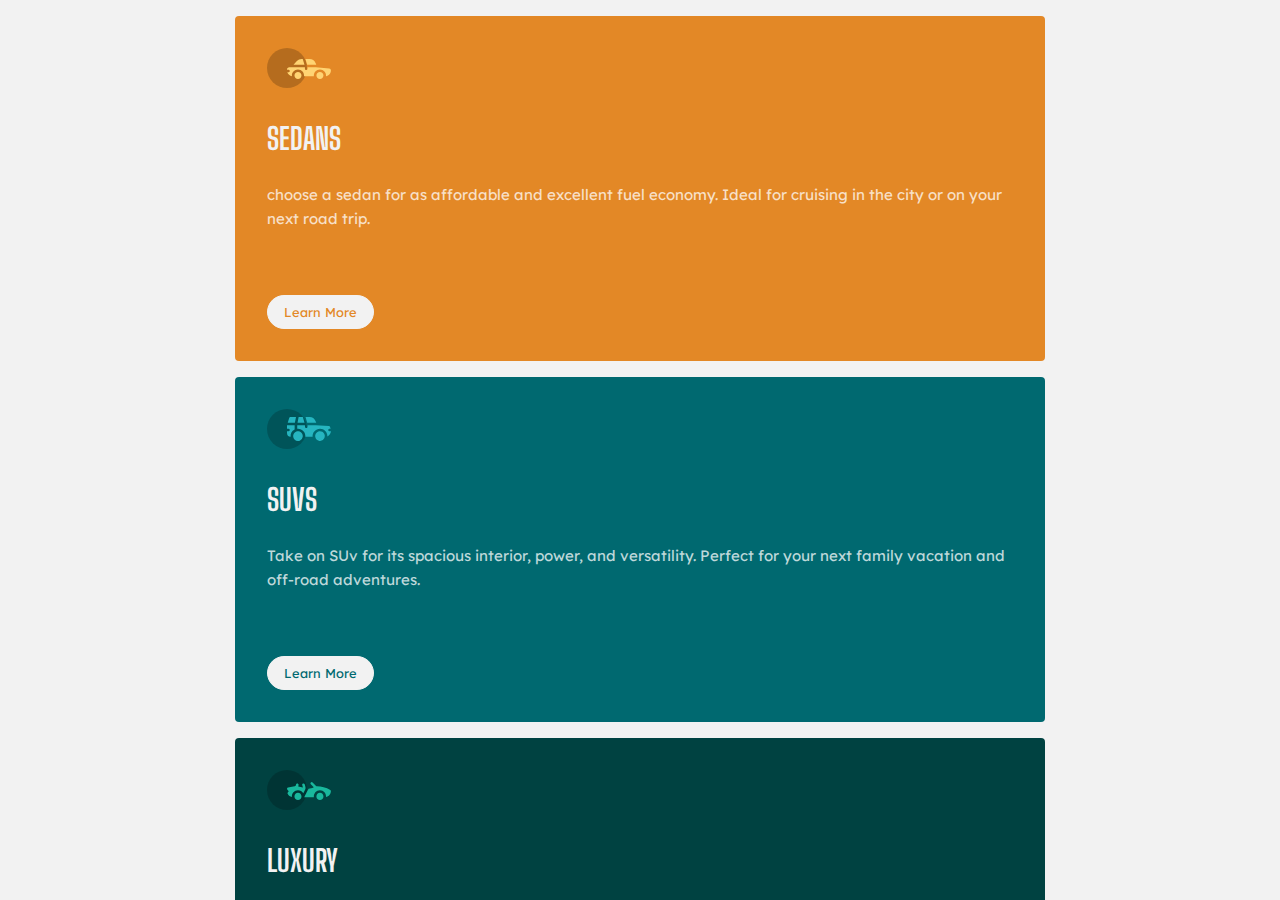
==== index.html @ 936ce336 "Zuri-task: Css Flexbox and Grid Layout Completed" ====
<!DOCTYPE html>
<html lang="en">
  <head>
    <meta charset="UTF-8" />
    <meta http-equiv="X-UA-Compatible" content="IE=edge" />
    <meta name="viewport" content="width=device-width, initial-scale=1.0" />
    <title>Flex and Grid Layout</title>
    <link rel="preconnect" href="https://fonts.googleapis.com" />
    <link rel="preconnect" href="https://fonts.gstatic.com" crossorigin />
    <link
      href="https://fonts.googleapis.com/css2?family=Big+Shoulders+Display:wght@700&family=Lexend+Deca&display=swap"
      rel="stylesheet"
    />
    <link rel="stylesheet" href="styles.css" />
    <link
      rel="shortcut icon"
      href="assets/favicon-32x32.png"
      type="image/x-icon"
    />
  </head>
  <body>
    <div class="container flex-container">
      <div class="box box1">
        <img src="assets/icon-sedans.svg" />
        <h3>SEDANS</h3>
        <p>
          choose a sedan for as affordable and excellent fuel economy. Ideal for
          cruising in the city or on your next road trip.
        </p>
        <button class="button1">Learn More</button>
      </div>
      <div class="box box2">
        <img src="assets/icon-suvs.svg" />
        <h3>SUVS</h3>
        <p>
          Take on SUv for its spacious interior, power, and versatility. Perfect
          for your next family vacation and off-road adventures.
        </p>
        <button class="button2">Learn More</button>
      </div>
      <div class="box box3">
        <img src="assets/icon-luxury.svg" />
        <h3>LUXURY</h3>
        <p>
          Cruise in the best car brands without the bloated prices. Enjoy the
          enhance comfort of a luxury rental and arrive in style.
        </p>
        <button class="button3">Learn More</button>
      </div>
    </div>
  </body>
</html>
---- styles.css ----
* {
  margin: 0;
  padding: 0;
  box-sizing: border-box;
}

body {
  font-family: "Lexend Deca", sans-serif;
  font-weight: 400;
  font-size: 0.9375rem;
  line-height: 1.5rem;
  --orange: hsl(31, 77%, 52%);
  --dark-cyan: hsl(184, 100%, 22%);
  --very-dark-cyan: hsl(179, 100%, 13%);
  --transparent-white: hsla(0, 0%, 100%, 0.75);
  --very-light: hsl(0, 0%, 95%);
  background: var(--very-light);
}

.container {
  width: 100%;
  max-width: 850px;
  position: absolute;
  transform: translate(-50%, -50%);
  top: 50%;
  left: 50%;
  overflow-y: auto;
  max-height: 100vh;
  padding: 1rem 1.25rem;
}
.flex-container {
  display: flex;
  flex-direction: column;
  gap: 1rem;
}
.grid-container {
  display: grid;
}
.box {
  padding: 2rem;
  color: var(--transparent-white);
  border-radius: 4px;
}

@media screen and (min-width: 1440px) {
  .container {
    padding: 0;
  }
  .flex-container {
    flex-direction: row;
    gap: unset;
  }
  .grid-container {
    grid-auto-flow: column;
  }
  .box:first-child {
    border-radius: 4px 0 0 4px;
  }
  .box:last-child {
    border-radius: 0 4px 4px 0;
  }
  .box:not(:first-child) {
    box-shadow: -1px 0 3px -1px #000;
  }
  .box {
    border-radius: unset;
  }
}
.box h3 {
  font-family: "Big Shoulders Display", cursive;
  font-weight: 700;
  font-size: 1.87rem;
  color: var(--very-light);
}
.box img,
.box h3 {
  margin-bottom: 2rem;
}
.box button {
  margin-top: 4rem;
  padding: 0.5rem 1rem;
  border: 1px solid var(--very-light);
  background: var(--very-light);
  border-radius: 30px;
  font-size: 0.8rem;
  transition: 0.2s ease-in;
  cursor: pointer;
  font-family: "Lexend Deca", sans-serif;
  font-weight: 400;
}
.box button:hover {
  background: transparent;
  color: var(--very-light);
}
.box1 {
  background-color: var(--orange);
}
.box2 {
  background-color: var(--dark-cyan);
}
.box3 {
  background-color: var(--very-dark-cyan);
}
.button1 {
  color: var(--orange);
}
.button2 {
  color: var(--dark-cyan);
}
.button3 {
  color: var(--very-dark-cyan);
}
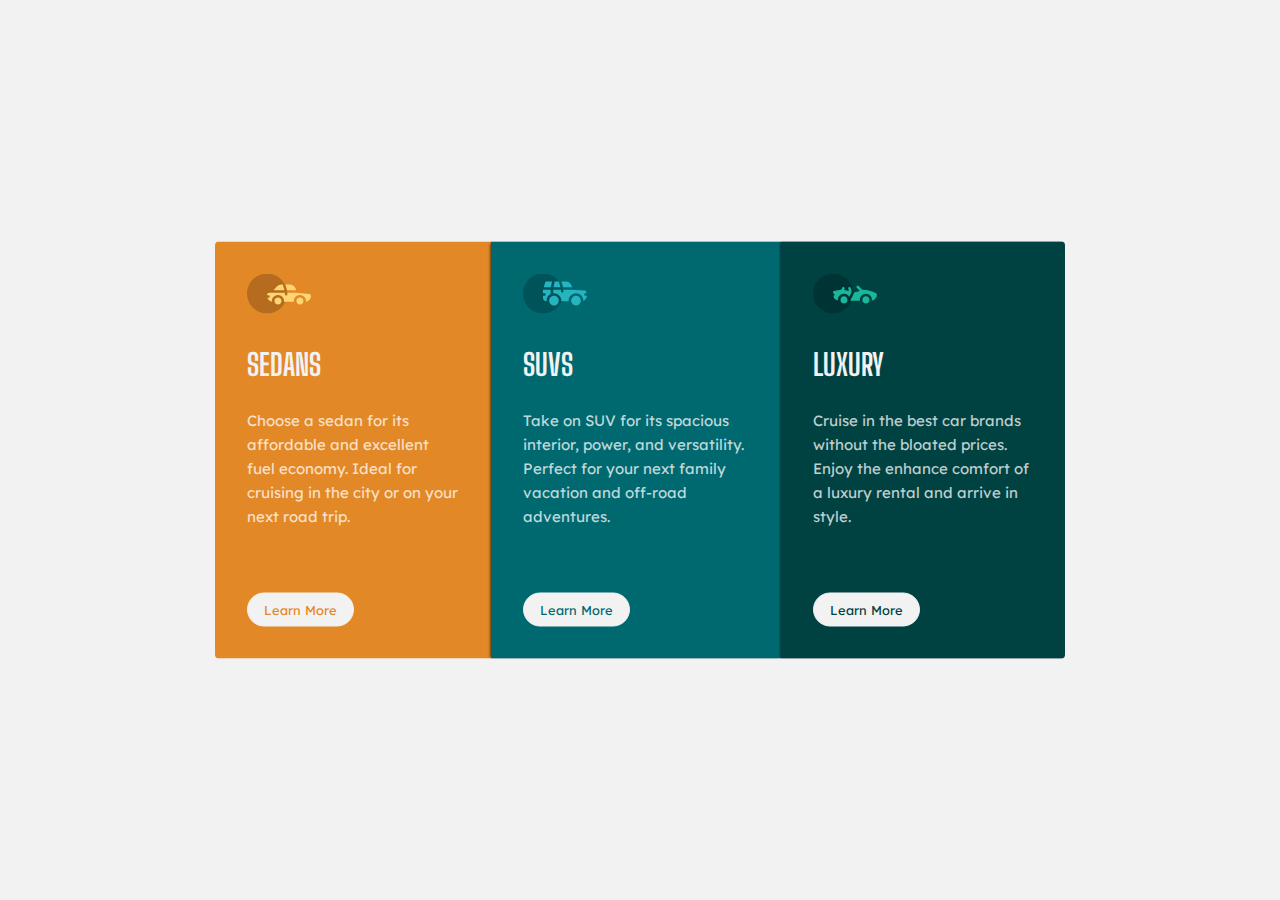
==== commit 5bd1553e: "change breakpoint and fixed typography" ====
--- a/index.html
+++ b/index.html
@@ -24,8 +24,8 @@
         <img src="assets/icon-sedans.svg" />
         <h3>SEDANS</h3>
         <p>
-          choose a sedan for as affordable and excellent fuel economy. Ideal for
-          cruising in the city or on your next road trip.
+          Choose a sedan for its affordable and excellent fuel economy. Ideal
+          for cruising in the city or on your next road trip.
         </p>
         <button class="button1">Learn More</button>
       </div>
@@ -33,7 +33,7 @@
         <img src="assets/icon-suvs.svg" />
         <h3>SUVS</h3>
         <p>
-          Take on SUv for its spacious interior, power, and versatility. Perfect
+          Take on SUV for its spacious interior, power, and versatility. Perfect
           for your next family vacation and off-road adventures.
         </p>
         <button class="button2">Learn More</button>
--- a/styles.css
+++ b/styles.css
@@ -42,7 +42,7 @@
   border-radius: 4px;
 }
 
-@media screen and (min-width: 1440px) {
+@media screen and (min-width: 1024px) {
   .container {
     padding: 0;
   }
